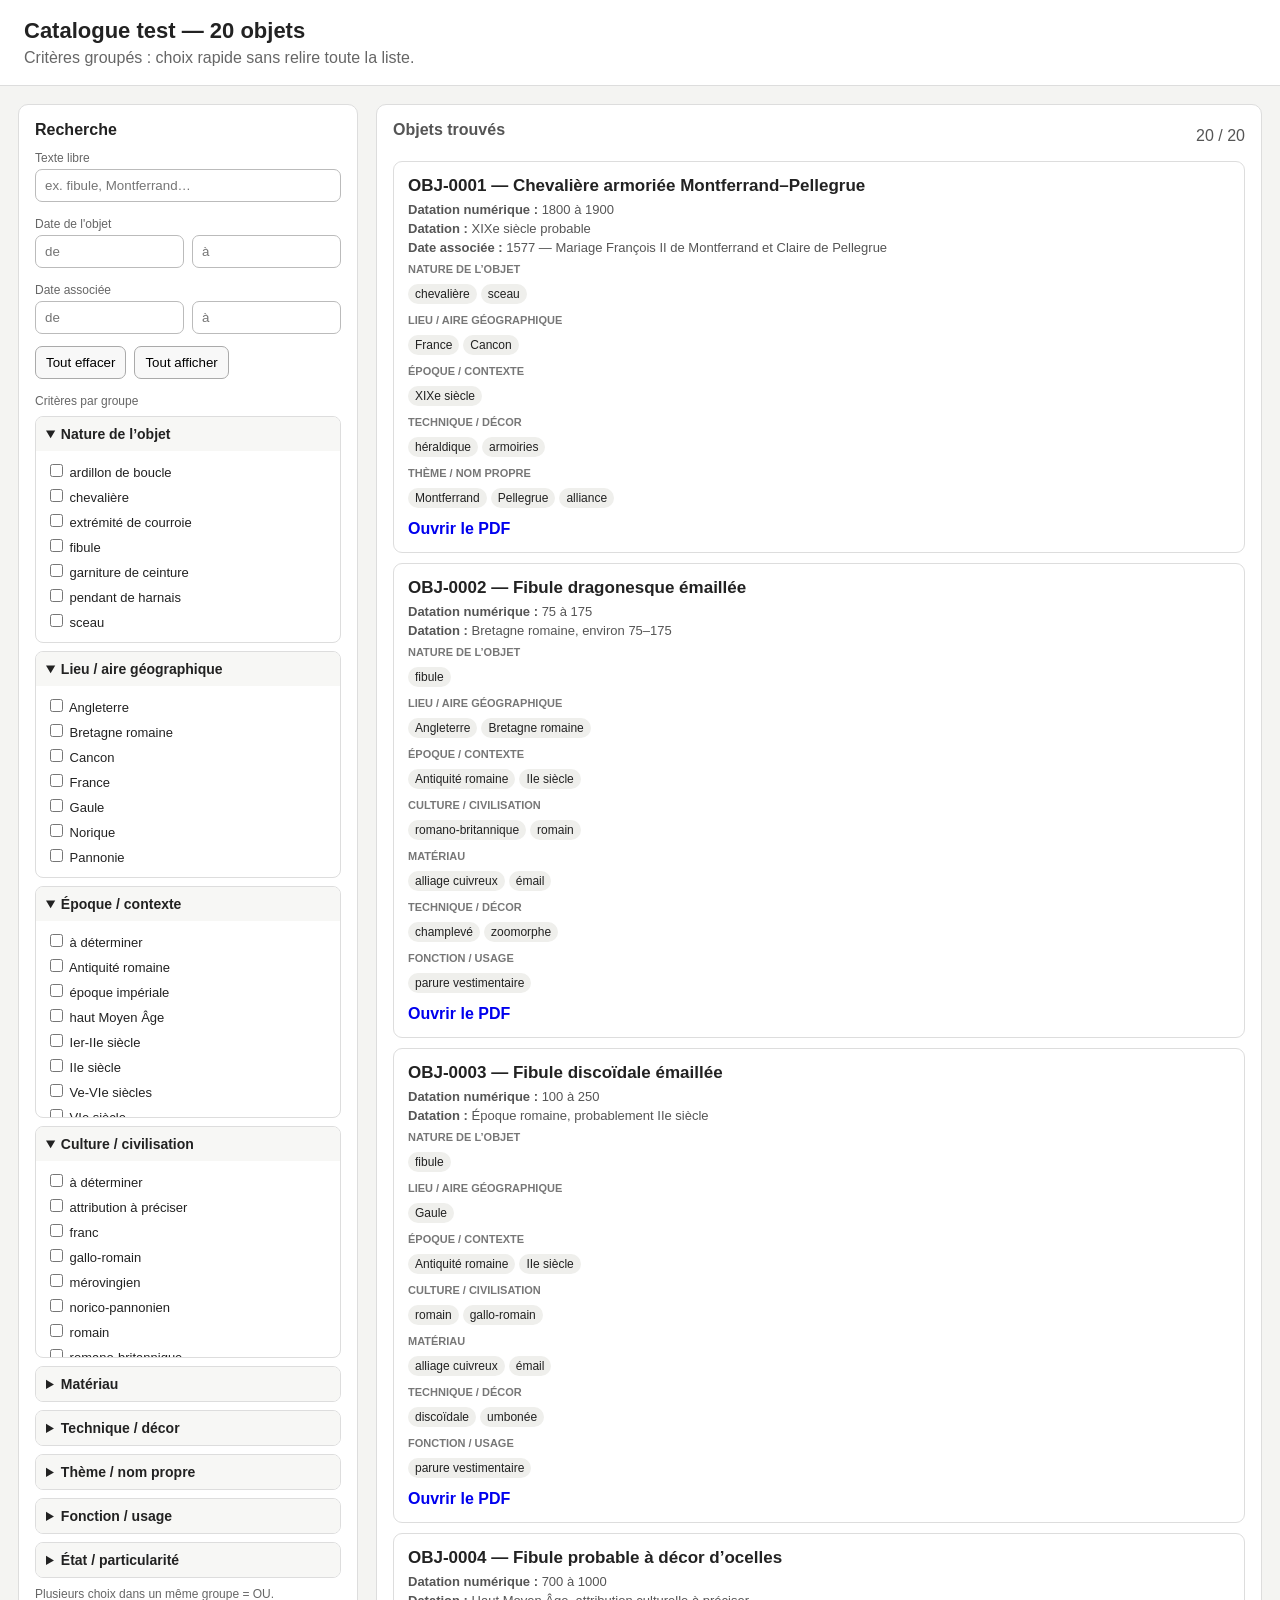
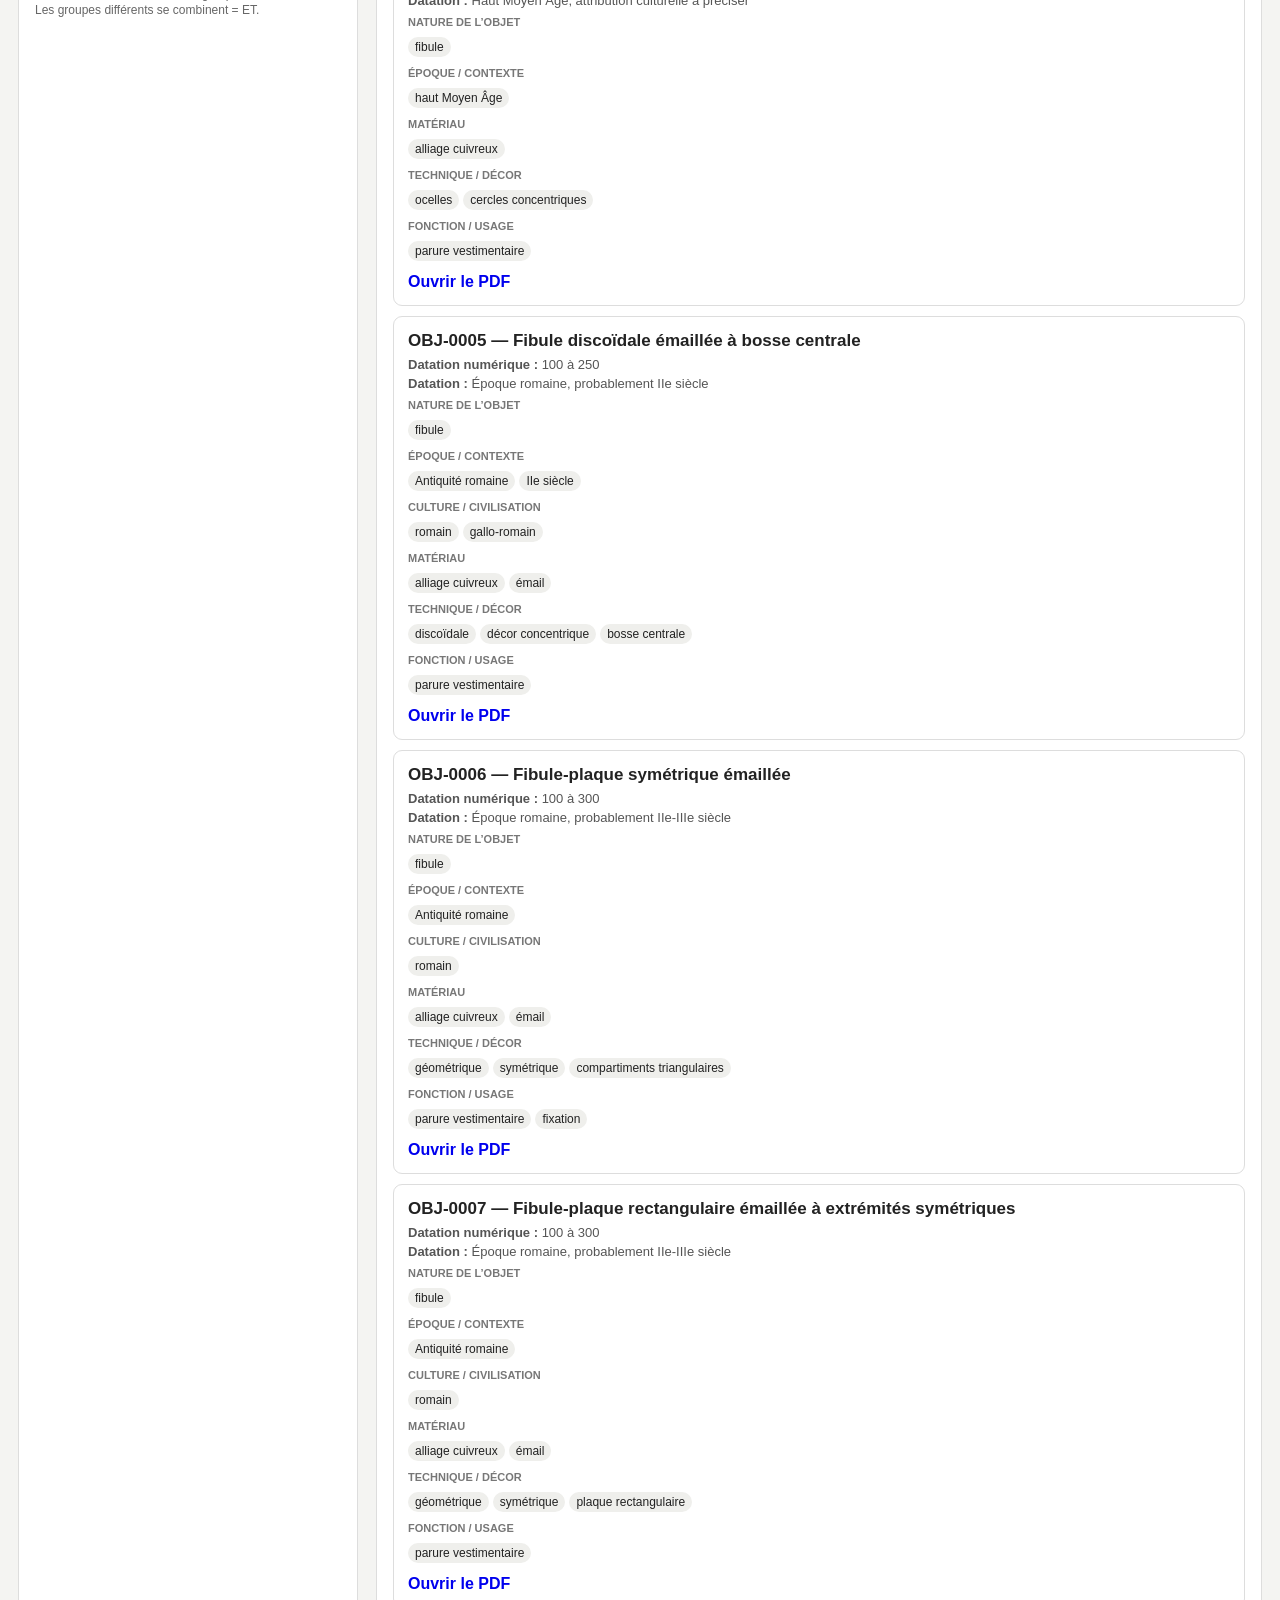
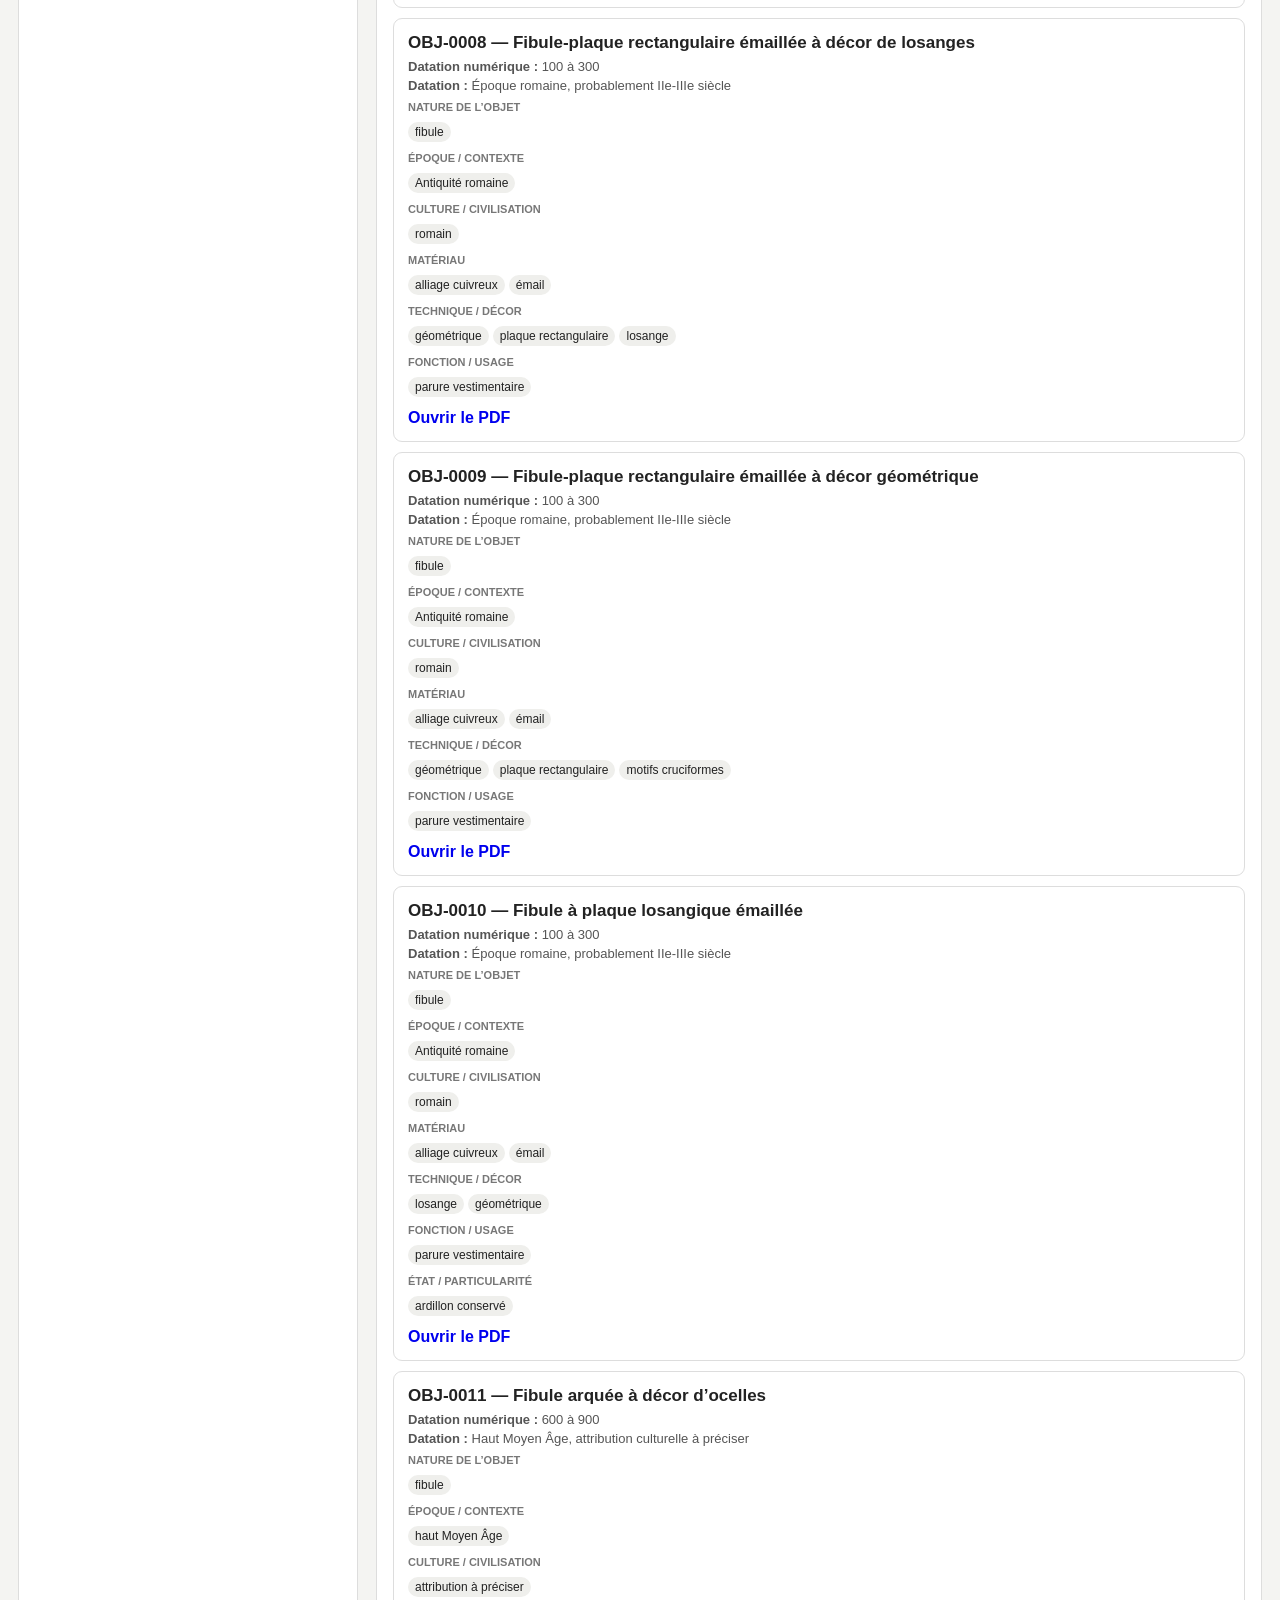
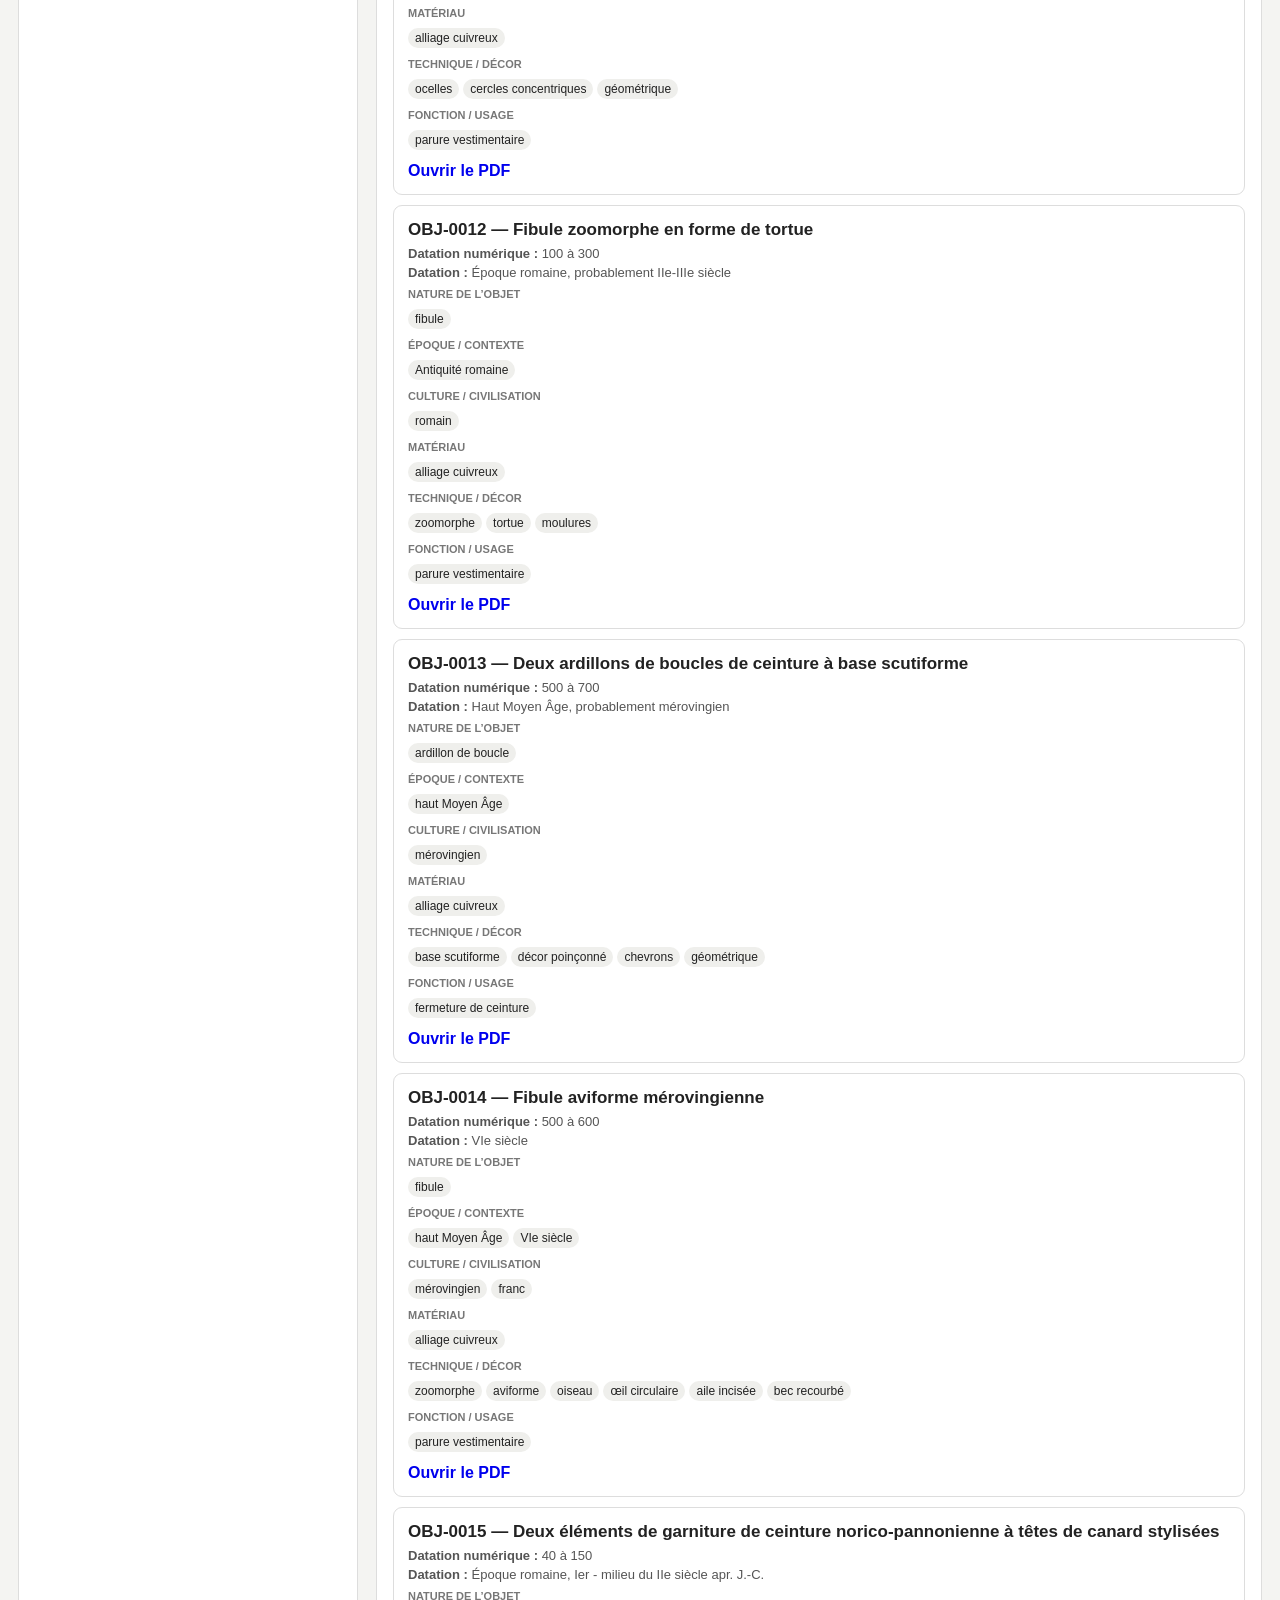
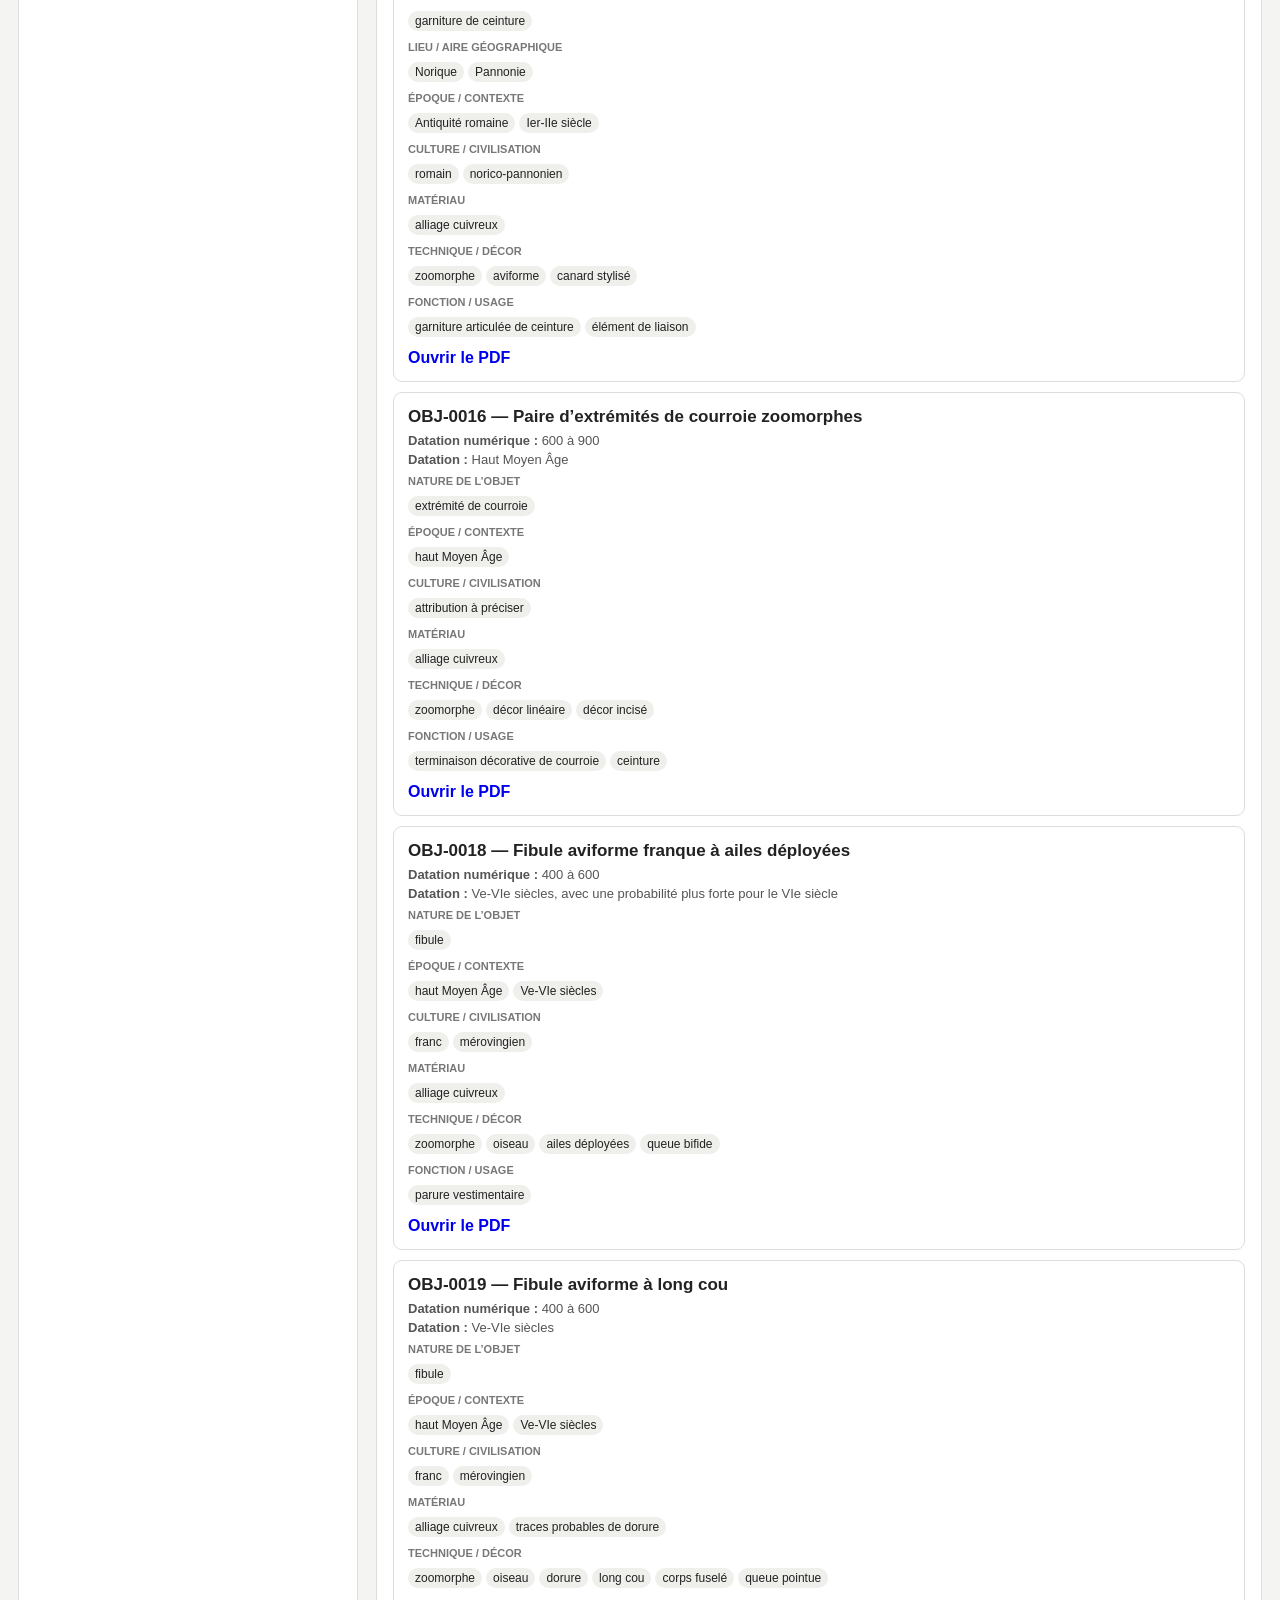
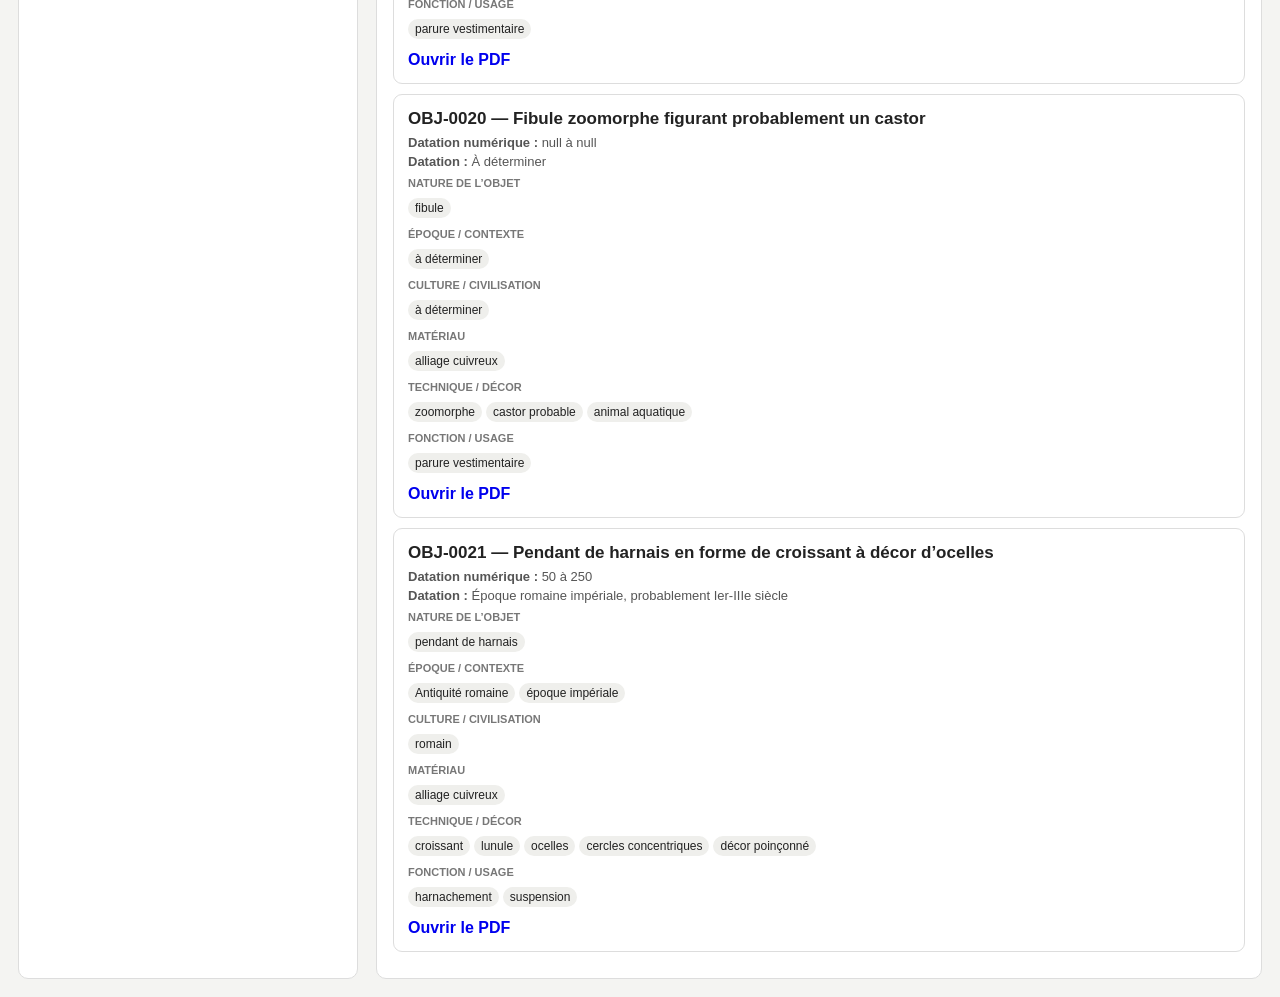
==== index.html @ 0b5697f1 "Publier le catalogue JA-Artefacts" ====
<!doctype html>
<html lang="fr">
<head>
<meta charset="utf-8">
<meta name="viewport" content="width=device-width, initial-scale=1">
<title>Catalogue test — critères groupés</title>
<style>
:root { font-family: -apple-system,BlinkMacSystemFont,"Segoe UI",sans-serif; color:#222; background:#f4f4f2; }
body { margin:0; }
header { padding:18px 24px; background:white; border-bottom:1px solid #ddd; }
header h1 { margin:0 0 5px; font-size:22px; }
header p { margin:0; color:#666; }
main { display:grid; grid-template-columns:340px 1fr; gap:18px; padding:18px; }
.panel { background:#fff; border:1px solid #ddd; border-radius:10px; padding:16px; }
h2 { font-size:16px; margin:0 0 12px; }
.small { font-size:12px; color:#666; display:block; margin-bottom:4px; }
input[type="number"], input[type="search"] { width:100%; box-sizing:border-box; padding:8px 9px; border:1px solid #bbb; border-radius:7px; }
.dates { display:grid; grid-template-columns:1fr 1fr; gap:8px; }
.section { margin-top:15px; }
.group { border:1px solid #ddd; border-radius:8px; margin:8px 0; overflow:hidden; }
.group summary { cursor:pointer; padding:9px 10px; background:#f7f7f5; font-weight:650; font-size:14px; list-style-position:inside; }
.group-body { padding:7px 10px 9px; max-height:180px; overflow:auto; }
.kw { display:block; padding:3px 0; font-size:13px; }
.controls { display:flex; gap:8px; margin-top:12px; }
button { padding:8px 10px; border:1px solid #aaa; border-radius:7px; background:#f8f8f8; cursor:pointer; }
button:hover { background:#eee; }
.result-head { display:flex; justify-content:space-between; align-items:center; margin-bottom:10px; color:#555; }
.card { border:1px solid #ddd; border-radius:9px; padding:14px; margin-bottom:10px; }
.card h3 { margin:0 0 6px; font-size:17px; }
.meta { font-size:13px; color:#555; margin:4px 0; }
.tags { margin-top:7px; }
.group-title { font-size:11px; font-weight:700; color:#777; margin-top:8px; text-transform:uppercase; }
.tag { display:inline-block; padding:3px 7px; border-radius:999px; background:#efefec; margin:2px 4px 2px 0; font-size:12px; }
a.pdf { display:inline-block; margin-top:10px; text-decoration:none; font-weight:650; }
.note { font-size:12px; color:#666; line-height:1.35; margin-top:8px; }
.empty { color:#777; padding:20px 4px; }
@media(max-width:850px){ main{grid-template-columns:1fr;} }
</style>
</head>
<body>
<header>
  <h1 id="catalogueTitle">Catalogue test</h1>
  <p>Critères groupés : choix rapide sans relire toute la liste.</p>
</header>

<main>
<aside class="panel">
  <h2>Recherche</h2>

  <label class="small">Texte libre</label>
  <input id="textSearch" type="search" placeholder="ex. fibule, Montferrand…">

  <div class="section">
    <label class="small">Date de l'objet</label>
    <div class="dates">
      <input id="dateMin" type="number" placeholder="de">
      <input id="dateMax" type="number" placeholder="à">
    </div>
  </div>

  <div class="section">
    <label class="small">Date associée</label>
    <div class="dates">
      <input id="assocMin" type="number" placeholder="de">
      <input id="assocMax" type="number" placeholder="à">
    </div>
  </div>

  <div class="controls">
    <button type="button" id="resetBtn">Tout effacer</button>
    <button type="button" id="showAllBtn">Tout afficher</button>
  </div>

  <div class="section">
    <span class="small">Critères par groupe</span>
    <div id="groups"></div>
    <div class="note">
      Plusieurs choix dans un même groupe = OU.<br>
      Les groupes différents se combinent = ET.
    </div>
  </div>

</aside>

<section class="panel">
  <div class="result-head">
    <h2>Objets trouvés</h2>
    <span id="count"></span>
  </div>
  <div id="results"></div>
</section>
</main>

<script src="CATALOGUE/donnees.js"></script>
<script>
const GROUPES_CRITERES = DONNEES_CATALOGUE.groupes;
const OBJETS = DONNEES_CATALOGUE.objets;

document.getElementById('catalogueTitle').textContent =
  `Catalogue test — ${OBJETS.length} objet${OBJETS.length > 1 ? 's' : ''}`;

const groupsEl = document.getElementById('groups');
const results = document.getElementById('results');
const count = document.getElementById('count');
const textSearch = document.getElementById('textSearch');
const dateMin = document.getElementById('dateMin');
const dateMax = document.getElementById('dateMax');
const assocMin = document.getElementById('assocMin');
const assocMax = document.getElementById('assocMax');
const resetBtn = document.getElementById('resetBtn');
const showAllBtn = document.getElementById('showAllBtn');

Object.entries(GROUPES_CRITERES).forEach(([group, kws], idx) => {
  const details = document.createElement('details');
  details.className = 'group';
  details.open = idx < 4;
  const summary = document.createElement('summary');
  summary.textContent = group;
  const body = document.createElement('div');
  body.className = 'group-body';
  kws.forEach(kw => {
    const label = document.createElement('label');
    label.className = 'kw';
    const cb = document.createElement('input');
    cb.type = 'checkbox';
    cb.dataset.group = group;
    cb.value = kw;
    cb.addEventListener('change', render);
    label.appendChild(cb);
    label.appendChild(document.createTextNode(' ' + kw));
    body.appendChild(label);
  });
  details.appendChild(summary);
  details.appendChild(body);
  groupsEl.appendChild(details);
});

[textSearch, dateMin, dateMax, assocMin, assocMax].forEach(el => {
  el.addEventListener('input', render);
});

function overlap(minA,maxA,minB,maxB) {
  return minA <= maxB && maxA >= minB;
}

function selectedByGroup() {
  const m = {};
  groupsEl.querySelectorAll('input[type="checkbox"]:checked').forEach(cb => {
    if (!m[cb.dataset.group]) m[cb.dataset.group] = [];
    m[cb.dataset.group].push(cb.value);
  });
  return m;
}

function objectHasGroupSelection(o, group, selectedValues) {
  const vals = o.criteria[group] || [];
  return selectedValues.some(v => vals.includes(v)); // OR inside a group
}

function render() {
  const chosen = selectedByGroup();
  const q = textSearch.value.trim().toLowerCase();

  const dmin = dateMin.value === '' ? null : Number(dateMin.value);
  const dmax = dateMax.value === '' ? null : Number(dateMax.value);
  const amin = assocMin.value === '' ? null : Number(assocMin.value);
  const amax = assocMax.value === '' ? null : Number(assocMax.value);

  const filtered = OBJETS.filter(o => {
    for (const [group, vals] of Object.entries(chosen)) {
      if (!objectHasGroupSelection(o, group, vals)) return false; // AND across groups
    }

    if (q) {
      const allCriteria = Object.values(o.criteria).flat();
      const hay = [o.id,o.designation,o.dateText,o.associatedText,...allCriteria].join(' ').toLowerCase();
      if (!hay.includes(q)) return false;
    }

    if (dmin !== null || dmax !== null) {
      const qmin = dmin ?? -999999;
      const qmax = dmax ?? 999999;
      if (!overlap(o.dateMin,o.dateMax,qmin,qmax)) return false;
    }

    if (amin !== null || amax !== null) {
      if (o.associatedDate === null) return false;
      const qmin = amin ?? -999999;
      const qmax = amax ?? 999999;
      if (o.associatedDate < qmin || o.associatedDate > qmax) return false;
    }
    return true;
  });

  count.textContent = `${filtered.length} / ${OBJETS.length}`;

  if (!filtered.length) {
    results.innerHTML = '<div class="empty">Aucun objet ne correspond.</div>';
    return;
  }

  results.innerHTML = filtered.map(o => {
    const groups = Object.entries(o.criteria)
      .filter(([_, vals]) => vals.length)
      .map(([g, vals]) => `
        <div class="group-title">${g}</div>
        <div class="tags">${vals.map(v => `<span class="tag">${v}</span>`).join('')}</div>
      `).join('');

    return `
      <article class="card">
        <h3>${o.id} — ${o.designation}</h3>
        <div class="meta"><strong>Datation numérique :</strong> ${o.dateMin} à ${o.dateMax}</div>
        <div class="meta"><strong>Datation :</strong> ${o.dateText}</div>
        ${o.associatedDate !== null ? `<div class="meta"><strong>Date associée :</strong> ${o.associatedDate} — ${o.associatedText}</div>` : ''}
        ${groups}
        <a class="pdf" href="${o.pdf}" target="_blank">Ouvrir le PDF</a>
      </article>
    `;
  }).join('');
}

function clearResults() {
  count.textContent = `0 / ${OBJETS.length}`;
  results.innerHTML = '<div class="empty">Aucun objet affiché.</div>';
}

function clearFilters() {
  textSearch.value = '';
  dateMin.value = '';
  dateMax.value = '';
  assocMin.value = '';
  assocMax.value = '';
  groupsEl.querySelectorAll('input[type="checkbox"]').forEach(cb => cb.checked = false);
}

resetBtn.addEventListener('click', () => {
  clearFilters();
  clearResults();
  textSearch.focus();
});

showAllBtn.addEventListener('click', () => {
  clearFilters();
  render();
  textSearch.focus();
});

render();
</script>
</body>
</html>
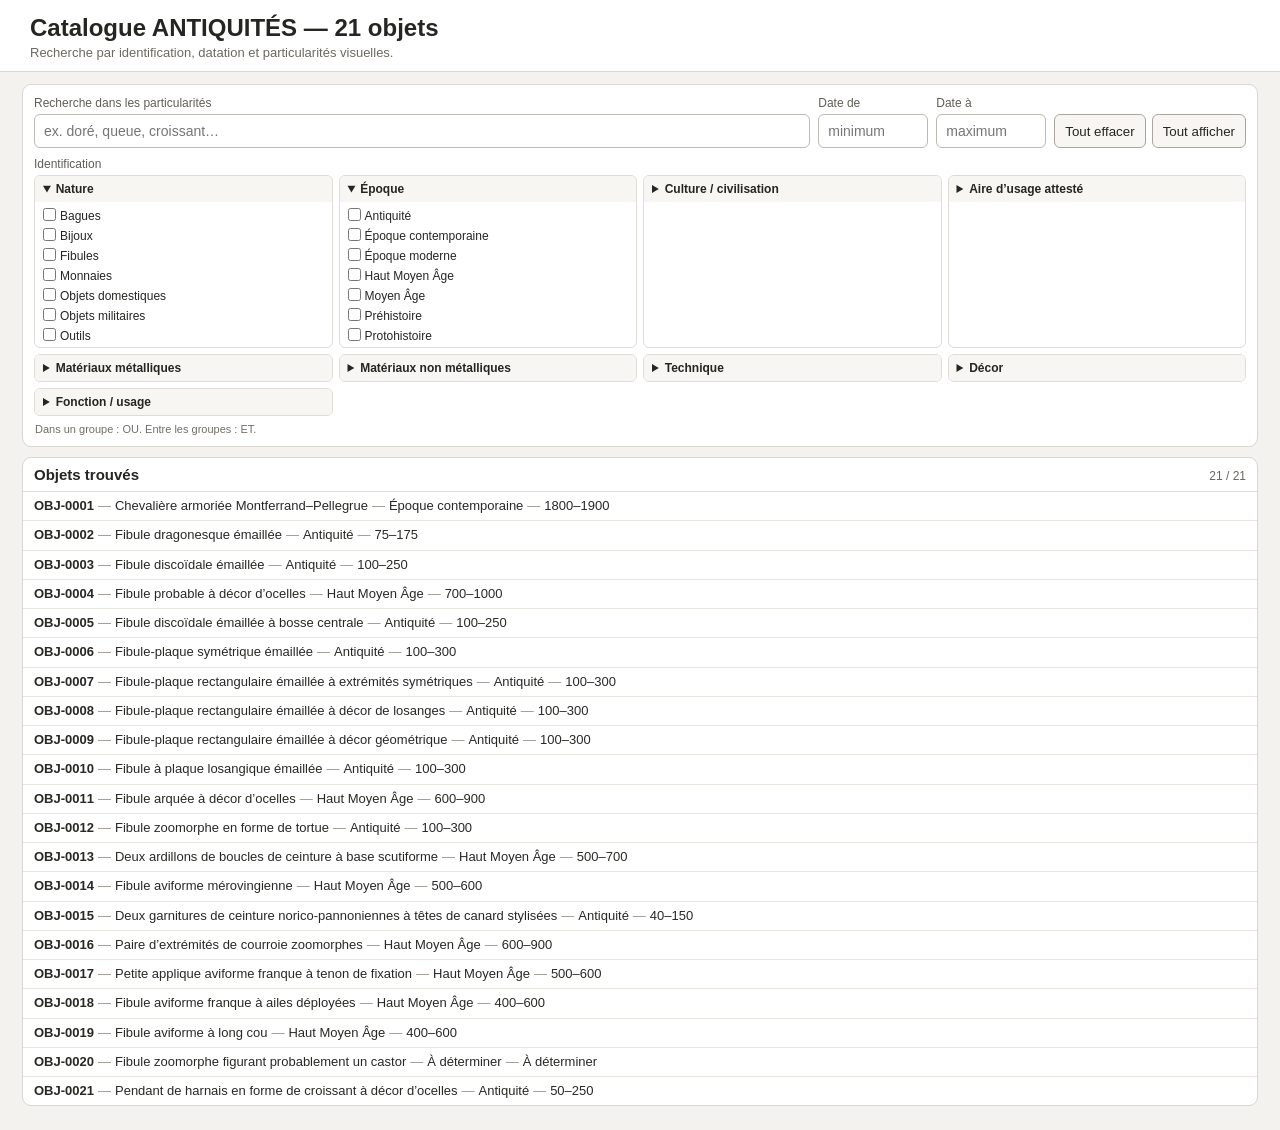
==== commit a6e9a654: "Stabilisation des critères et indexation des usages" ====
--- a/index.html
+++ b/index.html
@@ -3,247 +3,355 @@
 <head>
 <meta charset="utf-8">
 <meta name="viewport" content="width=device-width, initial-scale=1">
-<title>Catalogue test — critères groupés</title>
+<title>Catalogue ANTIQUITÉS</title>
 <style>
-:root { font-family: -apple-system,BlinkMacSystemFont,"Segoe UI",sans-serif; color:#222; background:#f4f4f2; }
-body { margin:0; }
-header { padding:18px 24px; background:white; border-bottom:1px solid #ddd; }
-header h1 { margin:0 0 5px; font-size:22px; }
-header p { margin:0; color:#666; }
-main { display:grid; grid-template-columns:340px 1fr; gap:18px; padding:18px; }
-.panel { background:#fff; border:1px solid #ddd; border-radius:10px; padding:16px; }
-h2 { font-size:16px; margin:0 0 12px; }
-.small { font-size:12px; color:#666; display:block; margin-bottom:4px; }
-input[type="number"], input[type="search"] { width:100%; box-sizing:border-box; padding:8px 9px; border:1px solid #bbb; border-radius:7px; }
-.dates { display:grid; grid-template-columns:1fr 1fr; gap:8px; }
-.section { margin-top:15px; }
-.group { border:1px solid #ddd; border-radius:8px; margin:8px 0; overflow:hidden; }
-.group summary { cursor:pointer; padding:9px 10px; background:#f7f7f5; font-weight:650; font-size:14px; list-style-position:inside; }
-.group-body { padding:7px 10px 9px; max-height:180px; overflow:auto; }
-.kw { display:block; padding:3px 0; font-size:13px; }
-.controls { display:flex; gap:8px; margin-top:12px; }
-button { padding:8px 10px; border:1px solid #aaa; border-radius:7px; background:#f8f8f8; cursor:pointer; }
-button:hover { background:#eee; }
-.result-head { display:flex; justify-content:space-between; align-items:center; margin-bottom:10px; color:#555; }
-.card { border:1px solid #ddd; border-radius:9px; padding:14px; margin-bottom:10px; }
-.card h3 { margin:0 0 6px; font-size:17px; }
-.meta { font-size:13px; color:#555; margin:4px 0; }
-.tags { margin-top:7px; }
-.group-title { font-size:11px; font-weight:700; color:#777; margin-top:8px; text-transform:uppercase; }
-.tag { display:inline-block; padding:3px 7px; border-radius:999px; background:#efefec; margin:2px 4px 2px 0; font-size:12px; }
-a.pdf { display:inline-block; margin-top:10px; text-decoration:none; font-weight:650; }
-.note { font-size:12px; color:#666; line-height:1.35; margin-top:8px; }
-.empty { color:#777; padding:20px 4px; }
-@media(max-width:850px){ main{grid-template-columns:1fr;} }
+:root {
+  font-family: -apple-system, BlinkMacSystemFont, "Segoe UI", sans-serif;
+  color: #252522;
+  background: #f3f2ee;
+  color-scheme: light;
+}
+* { box-sizing: border-box; }
+body { margin: 0; }
+header {
+  padding: 14px clamp(14px, 3vw, 30px) 11px;
+  background: #fff;
+  border-bottom: 1px solid #d9d7d0;
+}
+header h1 { margin: 0; font-size: clamp(19px, 2.4vw, 24px); }
+header p { margin: 3px 0 0; color: #6c6961; font-size: 13px; }
+main { max-width: 1500px; margin: 0 auto; padding: 12px clamp(10px, 2vw, 22px) 24px; }
+.panel { background: #fff; border: 1px solid #d9d7d0; border-radius: 9px; }
+.search-panel { padding: 11px; }
+.search-bar {
+  display: grid;
+  grid-template-columns: minmax(240px, 1fr) 110px 110px auto;
+  gap: 8px;
+  align-items: end;
+}
+.field label, .criteria-label { display: block; margin-bottom: 4px; color: #615e57; font-size: 12px; }
+input[type="number"], input[type="search"] {
+  width: 100%;
+  height: 34px;
+  padding: 6px 9px;
+  border: 1px solid #bdbab2;
+  border-radius: 6px;
+  background: #fff;
+  font: inherit;
+  font-size: 14px;
+}
+input:focus-visible, button:focus-visible, summary:focus-visible, .result-row:focus-visible {
+  outline: 2px solid #476f86;
+  outline-offset: 2px;
+}
+.controls { display: flex; gap: 6px; }
+button {
+  min-height: 34px;
+  padding: 6px 10px;
+  border: 1px solid #aaa69d;
+  border-radius: 6px;
+  background: #f7f6f2;
+  color: inherit;
+  cursor: pointer;
+  white-space: nowrap;
+}
+button:hover { background: #eceae3; }
+.criteria { margin-top: 9px; }
+.groups { display: grid; grid-template-columns: repeat(4, minmax(0, 1fr)); gap: 6px; }
+.group { border: 1px solid #dedcd5; border-radius: 6px; overflow: hidden; }
+.group summary {
+  padding: 6px 8px;
+  background: #f7f6f2;
+  cursor: pointer;
+  font-size: 12px;
+  font-weight: 650;
+}
+.group-body { max-height: 145px; overflow: auto; padding: 4px 8px 6px; }
+.choice { display: block; padding: 2px 0; font-size: 12px; line-height: 1.25; }
+.choice input { margin: 0 4px 0 0; vertical-align: -1px; }
+.logic-note { margin: 7px 1px 0; color: #716e66; font-size: 11px; }
+.results-panel { margin-top: 10px; overflow: hidden; }
+.result-head {
+  display: flex;
+  justify-content: space-between;
+  align-items: baseline;
+  padding: 8px 11px;
+  border-bottom: 1px solid #dedcd5;
+}
+.result-head h2 { margin: 0; font-size: 15px; }
+#count { color: #69665f; font-size: 12px; }
+.result-list { margin: 0; padding: 0; list-style: none; }
+.result-list li + li { border-top: 1px solid #e8e6e0; }
+.result-row {
+  display: block;
+  padding: 6px 11px;
+  color: #292825;
+  text-decoration: none;
+  font-size: 13px;
+  line-height: 1.25;
+}
+.result-row:hover { background: #f3f6f7; color: #174e69; }
+.result-id { font-weight: 700; }
+.separator { color: #99958c; padding: 0 4px; }
+.empty { padding: 18px 11px; color: #77736b; font-size: 13px; }
+@media (max-width: 980px) {
+  .groups { grid-template-columns: repeat(2, minmax(0, 1fr)); }
+}
+@media (max-width: 720px) {
+  .search-bar { grid-template-columns: 1fr 1fr; }
+  .field-particularites, .controls { grid-column: 1 / -1; }
+}
+@media (max-width: 480px) {
+  .groups { grid-template-columns: 1fr; }
+  .result-row { font-size: 12px; }
+}
 </style>
 </head>
 <body>
 <header>
-  <h1 id="catalogueTitle">Catalogue test</h1>
-  <p>Critères groupés : choix rapide sans relire toute la liste.</p>
+  <h1 id="catalogueTitle">Catalogue ANTIQUITÉS</h1>
+  <p>Recherche par identification, datation et particularités visuelles.</p>
 </header>
 
 <main>
-<aside class="panel">
-  <h2>Recherche</h2>
-
-  <label class="small">Texte libre</label>
-  <input id="textSearch" type="search" placeholder="ex. fibule, Montferrand…">
-
-  <div class="section">
-    <label class="small">Date de l'objet</label>
-    <div class="dates">
-      <input id="dateMin" type="number" placeholder="de">
-      <input id="dateMax" type="number" placeholder="à">
+  <section class="panel search-panel" aria-labelledby="searchTitle">
+    <h2 id="searchTitle" hidden>Recherche</h2>
+    <div class="search-bar">
+      <div class="field field-particularites">
+        <label for="particularitesSearch">Recherche dans les particularités</label>
+        <input id="particularitesSearch" type="search" placeholder="ex. doré, queue, croissant…" autocomplete="off">
+      </div>
+      <div class="field">
+        <label for="dateMin">Date de</label>
+        <input id="dateMin" type="number" placeholder="minimum">
+      </div>
+      <div class="field">
+        <label for="dateMax">Date à</label>
+        <input id="dateMax" type="number" placeholder="maximum">
+      </div>
+      <div class="controls">
+        <button type="button" id="resetBtn">Tout effacer</button>
+        <button type="button" id="showAllBtn">Tout afficher</button>
+      </div>
     </div>
-  </div>
-
-  <div class="section">
-    <label class="small">Date associée</label>
-    <div class="dates">
-      <input id="assocMin" type="number" placeholder="de">
-      <input id="assocMax" type="number" placeholder="à">
+
+    <div class="criteria">
+      <span class="criteria-label">Identification</span>
+      <div id="groups" class="groups"></div>
+      <p class="logic-note">Dans un groupe : OU. Entre les groupes : ET.</p>
     </div>
-  </div>
-
-  <div class="controls">
-    <button type="button" id="resetBtn">Tout effacer</button>
-    <button type="button" id="showAllBtn">Tout afficher</button>
-  </div>
-
-  <div class="section">
-    <span class="small">Critères par groupe</span>
-    <div id="groups"></div>
-    <div class="note">
-      Plusieurs choix dans un même groupe = OU.<br>
-      Les groupes différents se combinent = ET.
+  </section>
+
+  <section class="panel results-panel" aria-labelledby="resultsTitle">
+    <div class="result-head">
+      <h2 id="resultsTitle">Objets trouvés</h2>
+      <span id="count" aria-live="polite"></span>
     </div>
-  </div>
-
-</aside>
-
-<section class="panel">
-  <div class="result-head">
-    <h2>Objets trouvés</h2>
-    <span id="count"></span>
-  </div>
-  <div id="results"></div>
-</section>
+    <div id="results"></div>
+  </section>
 </main>
 
 <script src="CATALOGUE/donnees.js"></script>
 <script>
 const GROUPES_CRITERES = DONNEES_CATALOGUE.groupes;
 const OBJETS = DONNEES_CATALOGUE.objets;
-
-document.getElementById('catalogueTitle').textContent =
-  `Catalogue test — ${OBJETS.length} objet${OBJETS.length > 1 ? 's' : ''}`;
+const collator = new Intl.Collator('fr', { sensitivity: 'base' });
 
 const groupsEl = document.getElementById('groups');
-const results = document.getElementById('results');
-const count = document.getElementById('count');
-const textSearch = document.getElementById('textSearch');
+const resultsEl = document.getElementById('results');
+const countEl = document.getElementById('count');
+const particularitesSearch = document.getElementById('particularitesSearch');
 const dateMin = document.getElementById('dateMin');
 const dateMax = document.getElementById('dateMax');
-const assocMin = document.getElementById('assocMin');
-const assocMax = document.getElementById('assocMax');
 const resetBtn = document.getElementById('resetBtn');
 const showAllBtn = document.getElementById('showAllBtn');
 
-Object.entries(GROUPES_CRITERES).forEach(([group, kws], idx) => {
+document.getElementById('catalogueTitle').textContent =
+  `Catalogue ANTIQUITÉS — ${OBJETS.length} objet${OBJETS.length > 1 ? 's' : ''}`;
+
+function valuesFor(field) {
+  const vocabulary = DONNEES_CATALOGUE.vocabulaires?.[field];
+  const controlledValues = Array.isArray(vocabulary) ? vocabulary : vocabulary?.valeurs;
+  return [...new Set(controlledValues || [])]
+    .filter(Boolean)
+    .sort(collator.compare);
+}
+
+Object.entries(GROUPES_CRITERES).forEach(([label, field], index) => {
   const details = document.createElement('details');
   details.className = 'group';
-  details.open = idx < 4;
+  details.open = index < 2;
+
   const summary = document.createElement('summary');
-  summary.textContent = group;
+  summary.textContent = label;
   const body = document.createElement('div');
   body.className = 'group-body';
-  kws.forEach(kw => {
-    const label = document.createElement('label');
-    label.className = 'kw';
-    const cb = document.createElement('input');
-    cb.type = 'checkbox';
-    cb.dataset.group = group;
-    cb.value = kw;
-    cb.addEventListener('change', render);
-    label.appendChild(cb);
-    label.appendChild(document.createTextNode(' ' + kw));
-    body.appendChild(label);
+
+  valuesFor(field).forEach(value => {
+    const choice = document.createElement('label');
+    choice.className = 'choice';
+    const checkbox = document.createElement('input');
+    checkbox.type = 'checkbox';
+    checkbox.dataset.field = field;
+    checkbox.value = value;
+    checkbox.addEventListener('change', render);
+    choice.append(checkbox, document.createTextNode(value));
+    body.appendChild(choice);
   });
-  details.appendChild(summary);
-  details.appendChild(body);
+
+  details.append(summary, body);
   groupsEl.appendChild(details);
 });
 
-[textSearch, dateMin, dateMax, assocMin, assocMax].forEach(el => {
-  el.addEventListener('input', render);
-});
-
-function overlap(minA,maxA,minB,maxB) {
-  return minA <= maxB && maxA >= minB;
-}
-
-function selectedByGroup() {
-  const m = {};
-  groupsEl.querySelectorAll('input[type="checkbox"]:checked').forEach(cb => {
-    if (!m[cb.dataset.group]) m[cb.dataset.group] = [];
-    m[cb.dataset.group].push(cb.value);
+[particularitesSearch, dateMin, dateMax].forEach(input => input.addEventListener('input', render));
+
+function normalizeText(value) {
+  return String(value || '')
+    .normalize('NFD')
+    .replace(/[\u0300-\u036f]/g, '')
+    .toLocaleLowerCase('fr');
+}
+
+const SIMPLE_VARIANTS = [
+  ['grec', 'grecque', 'grecs', 'grecques'],
+  ['romain', 'romaine', 'romains', 'romaines'],
+  ['franc', 'franque', 'francs', 'franques'],
+  ['gaulois', 'gauloise', 'gauloises']
+].map(group => group.map(normalizeText));
+
+function matchesParticularites(particularites, query) {
+  const text = normalizeText(particularites);
+  if (text.includes(query)) return true;
+
+  return query.split(/\s+/).filter(Boolean).every(term => {
+    const variantGroup = SIMPLE_VARIANTS.find(group => group.includes(term));
+    return variantGroup
+      ? variantGroup.some(variant => text.includes(variant))
+      : text.includes(term);
   });
-  return m;
-}
-
-function objectHasGroupSelection(o, group, selectedValues) {
-  const vals = o.criteria[group] || [];
-  return selectedValues.some(v => vals.includes(v)); // OR inside a group
+}
+
+function selectedByField() {
+  const selected = {};
+  groupsEl.querySelectorAll('input[type="checkbox"]:checked').forEach(checkbox => {
+    (selected[checkbox.dataset.field] ||= []).push(checkbox.value);
+  });
+  return selected;
+}
+
+function overlaps(object, queryMin, queryMax) {
+  if (object.dateMin === null || object.dateMax === null) return false;
+  return object.dateMin <= queryMax && object.dateMax >= queryMin;
+}
+
+function matches(object, selected, query, queryMin, queryMax, hasDateQuery) {
+  for (const [field, selectedValues] of Object.entries(selected)) {
+    const objectValues = Array.isArray(object[field]) ? object[field] : [];
+    if (!selectedValues.some(value => objectValues.includes(value))) return false;
+  }
+
+  if (query && !matchesParticularites(object.particularites, query)) return false;
+  if (hasDateQuery && !overlaps(object, queryMin, queryMax)) return false;
+  return true;
+}
+
+function displayPeriod(object) {
+  return object.epoque?.[0] || object.datation || 'Datation à déterminer';
+}
+
+function displayDates(object) {
+  if (object.dateMin !== null && object.dateMax !== null) {
+    return object.dateMin === object.dateMax
+      ? String(object.dateMin)
+      : `${object.dateMin}–${object.dateMax}`;
+  }
+  return object.datation || 'À déterminer';
+}
+
+function resultRow(object) {
+  const item = document.createElement('li');
+  const link = document.createElement('a');
+  link.className = 'result-row';
+  link.href = object.pdf;
+  link.target = '_blank';
+  link.rel = 'noopener';
+  link.title = `Ouvrir le PDF de ${object.id}`;
+
+  const id = document.createElement('span');
+  id.className = 'result-id';
+  id.textContent = object.id;
+  const separator = () => {
+    const span = document.createElement('span');
+    span.className = 'separator';
+    span.textContent = '—';
+    return span;
+  };
+
+  link.append(
+    id,
+    separator(),
+    document.createTextNode(object.designation),
+    separator(),
+    document.createTextNode(displayPeriod(object)),
+    separator(),
+    document.createTextNode(displayDates(object))
+  );
+  item.appendChild(link);
+  return item;
 }
 
 function render() {
-  const chosen = selectedByGroup();
-  const q = textSearch.value.trim().toLowerCase();
-
-  const dmin = dateMin.value === '' ? null : Number(dateMin.value);
-  const dmax = dateMax.value === '' ? null : Number(dateMax.value);
-  const amin = assocMin.value === '' ? null : Number(assocMin.value);
-  const amax = assocMax.value === '' ? null : Number(assocMax.value);
-
-  const filtered = OBJETS.filter(o => {
-    for (const [group, vals] of Object.entries(chosen)) {
-      if (!objectHasGroupSelection(o, group, vals)) return false; // AND across groups
-    }
-
-    if (q) {
-      const allCriteria = Object.values(o.criteria).flat();
-      const hay = [o.id,o.designation,o.dateText,o.associatedText,...allCriteria].join(' ').toLowerCase();
-      if (!hay.includes(q)) return false;
-    }
-
-    if (dmin !== null || dmax !== null) {
-      const qmin = dmin ?? -999999;
-      const qmax = dmax ?? 999999;
-      if (!overlap(o.dateMin,o.dateMax,qmin,qmax)) return false;
-    }
-
-    if (amin !== null || amax !== null) {
-      if (o.associatedDate === null) return false;
-      const qmin = amin ?? -999999;
-      const qmax = amax ?? 999999;
-      if (o.associatedDate < qmin || o.associatedDate > qmax) return false;
-    }
-    return true;
-  });
-
-  count.textContent = `${filtered.length} / ${OBJETS.length}`;
+  const selected = selectedByField();
+  const query = normalizeText(particularitesSearch.value.trim());
+  const hasDateQuery = dateMin.value !== '' || dateMax.value !== '';
+  const queryMin = dateMin.value === '' ? Number.NEGATIVE_INFINITY : Number(dateMin.value);
+  const queryMax = dateMax.value === '' ? Number.POSITIVE_INFINITY : Number(dateMax.value);
+  const filtered = queryMin > queryMax
+    ? []
+    : OBJETS.filter(object => matches(object, selected, query, queryMin, queryMax, hasDateQuery));
+
+  countEl.textContent = `${filtered.length} / ${OBJETS.length}`;
+  resultsEl.replaceChildren();
 
   if (!filtered.length) {
-    results.innerHTML = '<div class="empty">Aucun objet ne correspond.</div>';
+    const empty = document.createElement('div');
+    empty.className = 'empty';
+    empty.textContent = 'Aucun objet ne correspond.';
+    resultsEl.appendChild(empty);
     return;
   }
 
-  results.innerHTML = filtered.map(o => {
-    const groups = Object.entries(o.criteria)
-      .filter(([_, vals]) => vals.length)
-      .map(([g, vals]) => `
-        <div class="group-title">${g}</div>
-        <div class="tags">${vals.map(v => `<span class="tag">${v}</span>`).join('')}</div>
-      `).join('');
-
-    return `
-      <article class="card">
-        <h3>${o.id} — ${o.designation}</h3>
-        <div class="meta"><strong>Datation numérique :</strong> ${o.dateMin} à ${o.dateMax}</div>
-        <div class="meta"><strong>Datation :</strong> ${o.dateText}</div>
-        ${o.associatedDate !== null ? `<div class="meta"><strong>Date associée :</strong> ${o.associatedDate} — ${o.associatedText}</div>` : ''}
-        ${groups}
-        <a class="pdf" href="${o.pdf}" target="_blank">Ouvrir le PDF</a>
-      </article>
-    `;
-  }).join('');
-}
-
-function clearResults() {
-  count.textContent = `0 / ${OBJETS.length}`;
-  results.innerHTML = '<div class="empty">Aucun objet affiché.</div>';
+  const list = document.createElement('ul');
+  list.className = 'result-list';
+  filtered.forEach(object => list.appendChild(resultRow(object)));
+  resultsEl.appendChild(list);
 }
 
 function clearFilters() {
-  textSearch.value = '';
+  particularitesSearch.value = '';
   dateMin.value = '';
   dateMax.value = '';
-  assocMin.value = '';
-  assocMax.value = '';
-  groupsEl.querySelectorAll('input[type="checkbox"]').forEach(cb => cb.checked = false);
+  groupsEl.querySelectorAll('input[type="checkbox"]').forEach(checkbox => { checkbox.checked = false; });
+}
+
+function clearResults() {
+  countEl.textContent = `0 / ${OBJETS.length}`;
+  const empty = document.createElement('div');
+  empty.className = 'empty';
+  empty.textContent = 'Aucun objet affiché.';
+  resultsEl.replaceChildren(empty);
 }
 
 resetBtn.addEventListener('click', () => {
   clearFilters();
   clearResults();
-  textSearch.focus();
+  particularitesSearch.focus();
 });
 
 showAllBtn.addEventListener('click', () => {
   clearFilters();
   render();
-  textSearch.focus();
+  particularitesSearch.focus();
 });
 
 render();
